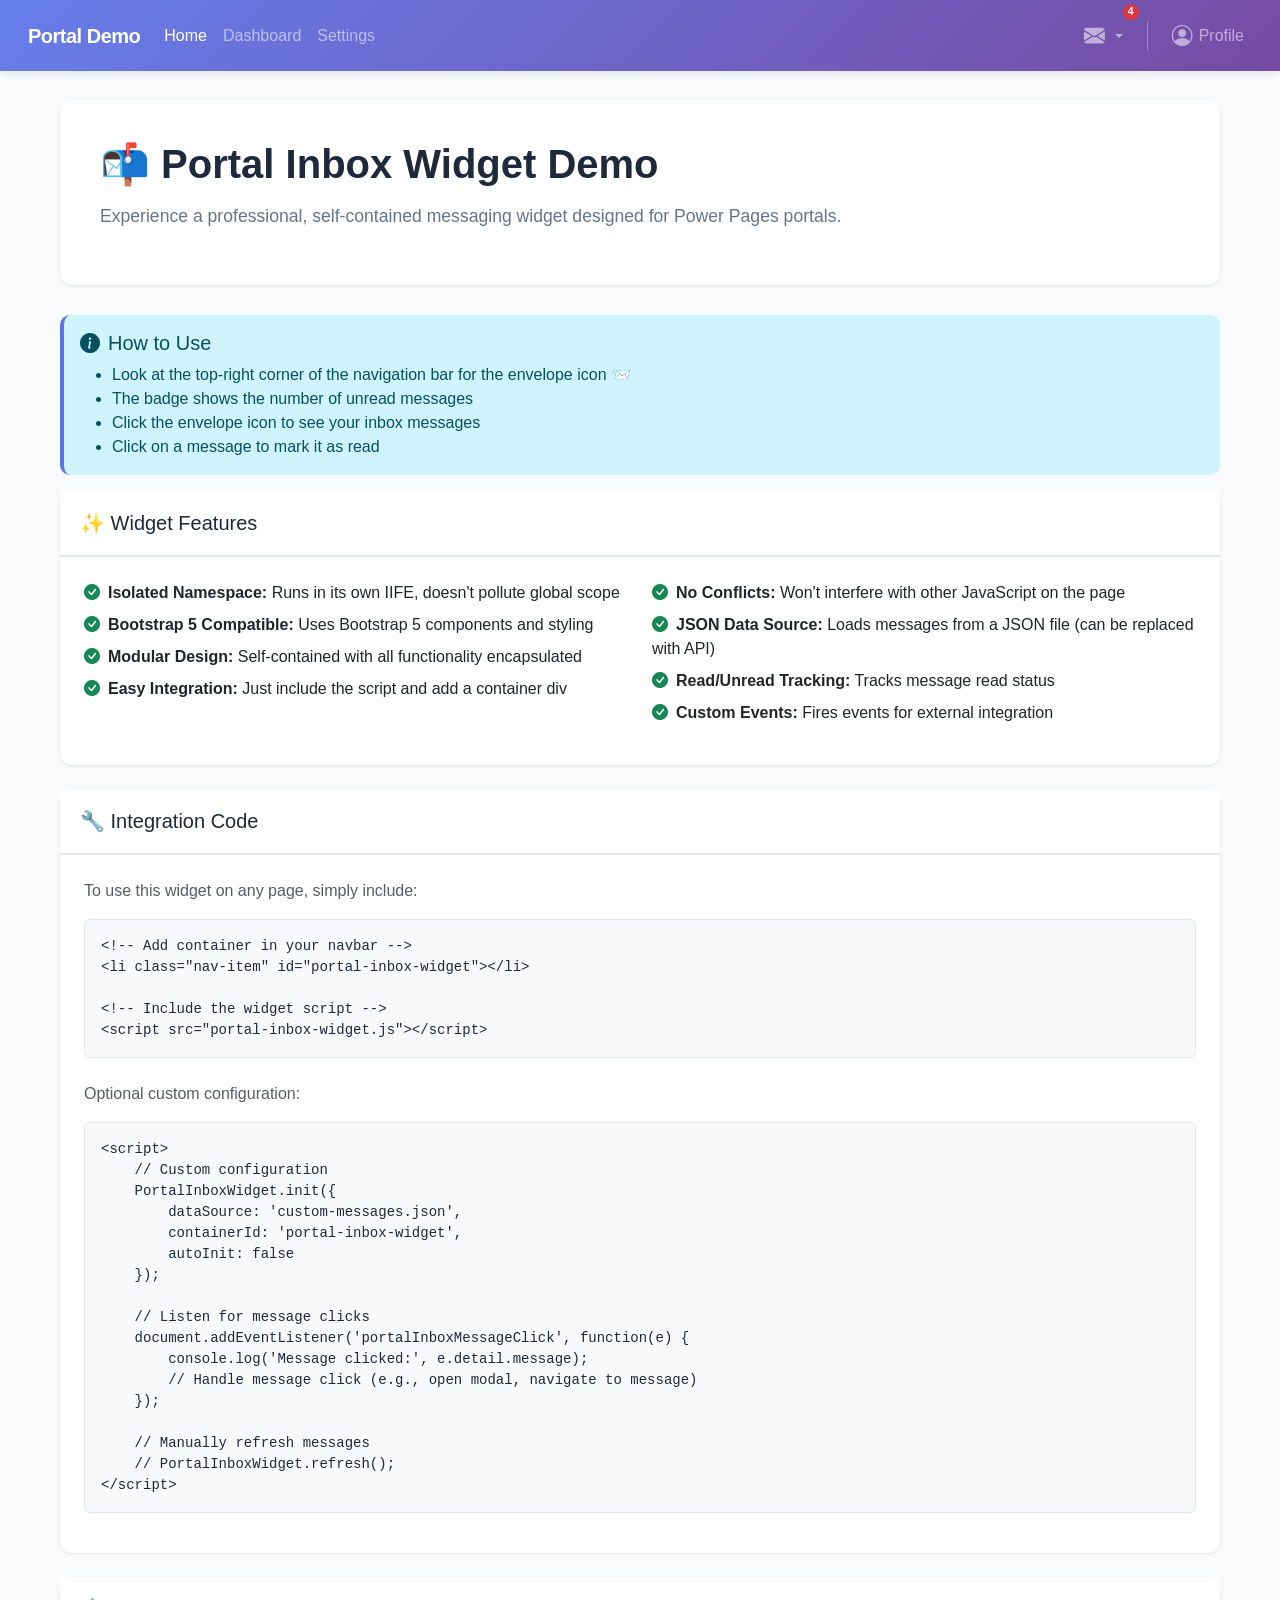
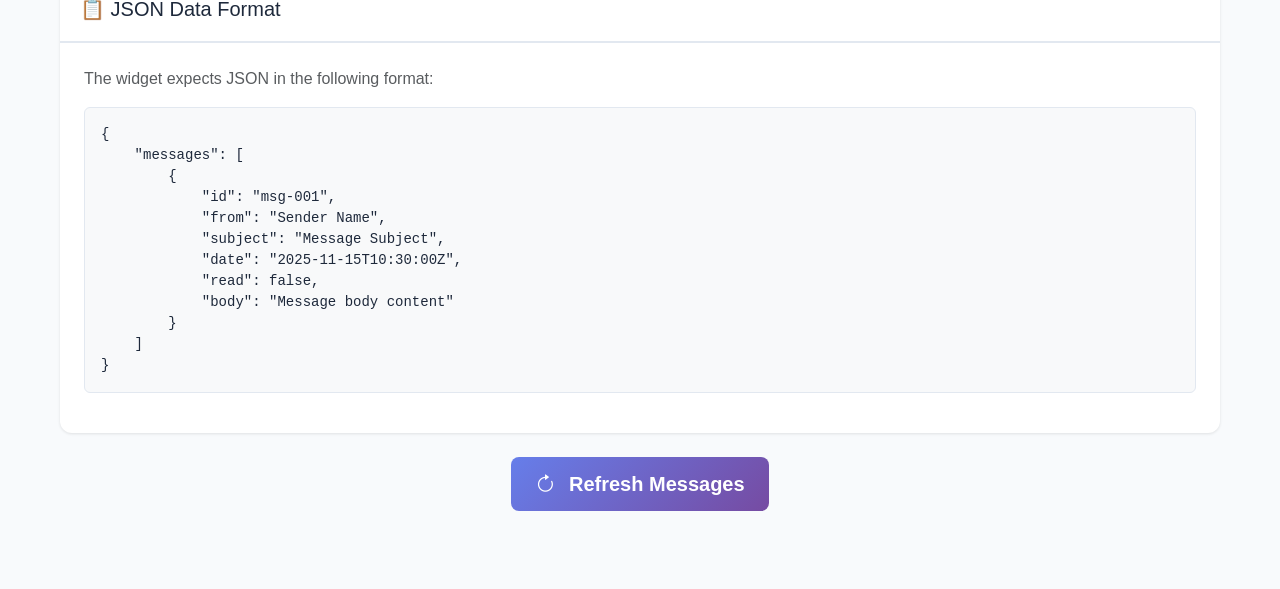
==== portal-inbox-extention/index.html @ 8b803a69 "Initial commit: Portal Extensions solution with inbox extension" ====
<!DOCTYPE html>
<html lang="en">
<head>
    <meta charset="UTF-8">
    <meta name="viewport" content="width=device-width, initial-scale=1.0">
    <title>Portal Inbox Widget - Demo</title>
    
    <!-- Bootstrap 5 CSS -->
    <link href="https://cdn.jsdelivr.net/npm/bootstrap@5.3.2/dist/css/bootstrap.min.css" rel="stylesheet">
    
    <!-- Bootstrap Icons -->
    <link rel="stylesheet" href="https://cdn.jsdelivr.net/npm/bootstrap-icons@1.11.1/font/bootstrap-icons.css">
    
    <style>
        :root {
            --primary-color: #5b73e8;
            --secondary-color: #4a5568;
            --success-color: #10b981;
            --danger-color: #ef4444;
            --light-bg: #f8fafc;
            --border-color: #e2e8f0;
            --text-muted: #64748b;
        }

        body {
            padding-top: 70px;
            background-color: var(--light-bg);
            font-family: -apple-system, BlinkMacSystemFont, 'Segoe UI', Roboto, 'Helvetica Neue', Arial, sans-serif;
        }

        /* Navbar Styling */
        .navbar {
            box-shadow: 0 2px 8px rgba(0, 0, 0, 0.1);
            background: linear-gradient(135deg, #667eea 0%, #764ba2 100%) !important;
            padding: 0.75rem 1rem;
        }

        .navbar-brand {
            font-weight: 600;
            font-size: 1.25rem;
            letter-spacing: -0.5px;
        }

        /* Navbar Separator */
        .navbar-divider {
            width: 1px;
            height: 30px;
            background-color: rgba(255, 255, 255, 0.3);
            margin: 0 1rem;
        }

        /* Demo Content */
        .demo-content {
            max-width: 1200px;
            margin: 0 auto;
            padding: 30px 20px;
        }

        .hero-section {
            background: white;
            border-radius: 12px;
            padding: 40px;
            margin-bottom: 30px;
            box-shadow: 0 1px 3px rgba(0, 0, 0, 0.1);
        }

        .hero-section h1 {
            color: #1e293b;
            font-weight: 700;
            margin-bottom: 15px;
        }

        .hero-section .lead {
            color: var(--text-muted);
            font-size: 1.1rem;
        }

        /* Card Styling */
        .card {
            border: none;
            border-radius: 12px;
            box-shadow: 0 1px 3px rgba(0, 0, 0, 0.1);
            margin-bottom: 24px;
            transition: transform 0.2s, box-shadow 0.2s;
        }

        .card:hover {
            transform: translateY(-2px);
            box-shadow: 0 4px 12px rgba(0, 0, 0, 0.15);
        }

        .card-header {
            background-color: white;
            border-bottom: 2px solid var(--border-color);
            padding: 20px;
            font-weight: 600;
            color: #1e293b;
        }

        .card-body {
            padding: 24px;
        }

        /* Alert Styling */
        .alert {
            border: none;
            border-radius: 10px;
            border-left: 4px solid var(--primary-color);
        }

        /* Badge Styling */
        #portal-inbox-badge {
            font-size: 0.65rem;
            padding: 0.25em 0.5em;
            font-weight: 600;
        }

        /* Dropdown Menu Styling */
        .dropdown-menu {
            border: none;
            border-radius: 12px;
            box-shadow: 0 10px 40px rgba(0, 0, 0, 0.15);
            padding: 0;
            overflow: hidden;
            margin-top: 0.5rem !important;
        }

        .dropdown-header {
            background: linear-gradient(135deg, #667eea 0%, #764ba2 100%);
            color: white;
            font-weight: 700;
            font-size: 1rem;
            padding: 16px 20px;
            margin: 0;
            border-radius: 0;
        }

        .dropdown-divider {
            margin: 0;
            border-color: var(--border-color);
        }

        .dropdown-item {
            padding: 16px 20px;
            transition: background-color 0.15s;
            border-bottom: 1px solid var(--border-color);
        }

        .dropdown-item:last-child {
            border-bottom: none;
        }

        .dropdown-item:hover {
            background-color: #f1f5f9;
        }

        .dropdown-item.fw-bold {
            background-color: #f8f9ff;
        }

        /* Message Item Styling */
        .message-from {
            color: #1e293b;
            font-weight: 600;
            font-size: 0.95rem;
        }

        .message-subject {
            color: var(--secondary-color);
            font-size: 0.9rem;
            line-height: 1.4;
        }

        .message-time {
            color: var(--text-muted);
            font-size: 0.8rem;
        }

        .badge.bg-primary {
            background-color: var(--primary-color) !important;
            font-size: 0.7rem;
            padding: 0.25em 0.6em;
            font-weight: 600;
        }

        /* Nav Link Icons */
        .nav-link {
            display: flex;
            align-items: center;
            gap: 6px;
            transition: opacity 0.2s;
            cursor: pointer;
        }

        .nav-link:hover {
            opacity: 0.8;
        }

        .nav-link i {
            font-size: 1.3rem;
        }

        /* Dropdown toggle cursor */
        .dropdown-toggle {
            cursor: pointer;
        }

        /* Button Styling */
        .btn-primary {
            background: linear-gradient(135deg, #667eea 0%, #764ba2 100%);
            border: none;
            padding: 12px 24px;
            font-weight: 600;
            border-radius: 8px;
            transition: transform 0.2s, box-shadow 0.2s;
        }

        .btn-primary:hover {
            transform: translateY(-2px);
            box-shadow: 0 4px 12px rgba(102, 126, 234, 0.4);
            background: linear-gradient(135deg, #5563d1 0%, #673d8f 100%);
        }

        /* Code Block Styling */
        pre {
            border-radius: 8px;
            border: 1px solid var(--border-color);
        }

        pre code {
            color: #1e293b;
            font-size: 0.875rem;
        }

        /* Responsive */
        @media (max-width: 768px) {
            .hero-section {
                padding: 24px;
            }
            
            .navbar-divider {
                display: none;
            }
        }

        /* Empty State */
        .dropdown-item-text {
            padding: 20px;
            text-align: center;
        }

        /* Toggle View Button */
        #portal-toggle-view {
            transition: background-color 0.2s;
        }

        #portal-toggle-view:hover {
            background-color: #f8f9ff !important;
        }

        /* Avatar placeholder for messages */
        .message-avatar {
            width: 40px;
            height: 40px;
            border-radius: 50%;
            background: linear-gradient(135deg, #667eea 0%, #764ba2 100%);
            display: inline-flex;
            align-items: center;
            justify-content: center;
            color: white;
            font-weight: 600;
            margin-right: 12px;
            flex-shrink: 0;
        }

        /* Modal Styling */
        .modal-content {
            border: none;
            border-radius: 12px;
            box-shadow: 0 10px 40px rgba(0, 0, 0, 0.2);
        }

        .modal-header {
            background: linear-gradient(135deg, #667eea 0%, #764ba2 100%);
            color: white;
            border-radius: 12px 12px 0 0;
            padding: 1.25rem 1.5rem;
        }

        .modal-header .btn-close {
            filter: brightness(0) invert(1);
            opacity: 0.8;
        }

        .modal-header .btn-close:hover {
            opacity: 1;
        }

        .modal-title {
            font-weight: 600;
            font-size: 1.1rem;
        }

        .modal-body {
            padding: 1.5rem;
            max-height: 70vh;
            overflow-y: auto;
        }

        .modal-footer {
            border-top: 1px solid var(--border-color);
            padding: 1rem 1.5rem;
        }

        /* Message Modal Specific */
        .message-header {
            padding-bottom: 1rem;
            border-bottom: 1px solid var(--border-color);
        }

        .message-body {
            padding: 1rem 0;
            line-height: 1.6;
            color: var(--secondary-color);
        }

        .message-body a {
            color: var(--primary-color);
            text-decoration: none;
            font-weight: 500;
            border-bottom: 1px solid transparent;
            transition: border-bottom-color 0.2s;
            cursor: pointer;
        }

        .message-body a:hover {
            border-bottom-color: var(--primary-color);
        }

        /* Reply Section */
        .reply-compose {
            background-color: #f8f9ff;
            padding: 1.25rem;
            border-radius: 8px;
            border: 2px solid var(--primary-color);
        }

        #portalReplyText {
            border: 1px solid var(--border-color);
            border-radius: 6px;
            font-size: 0.95rem;
            resize: vertical;
        }

        #portalReplyText:focus {
            border-color: var(--primary-color);
            box-shadow: 0 0 0 0.2rem rgba(102, 126, 234, 0.25);
        }
    </style>
</head>
<body>
    <!-- Navigation Bar -->
    <nav class="navbar navbar-expand-lg navbar-dark bg-dark fixed-top">
        <div class="container-fluid">
            <a class="navbar-brand" href="#">Portal Demo</a>
            <button class="navbar-toggler" type="button" data-bs-toggle="collapse" data-bs-target="#navbarNav" aria-controls="navbarNav" aria-expanded="false" aria-label="Toggle navigation">
                <span class="navbar-toggler-icon"></span>
            </button>
            <div class="collapse navbar-collapse" id="navbarNav">
                <ul class="navbar-nav me-auto">
                    <li class="nav-item">
                        <a class="nav-link active" href="#">Home</a>
                    </li>
                    <li class="nav-item">
                        <a class="nav-link" href="#">Dashboard</a>
                    </li>
                    <li class="nav-item">
                        <a class="nav-link" href="#">Settings</a>
                    </li>
                </ul>
                
                <!-- Portal Inbox Widget Container -->
                <ul class="navbar-nav ms-auto align-items-center">
                    <li class="nav-item" id="portal-inbox-widget">
                        <!-- Widget will be injected here -->
                    </li>
                    <li class="navbar-divider"></li>
                    <li class="nav-item">
                        <a class="nav-link" href="#">
                            <i class="bi bi-person-circle"></i>
                            <span class="d-none d-md-inline">Profile</span>
                        </a>
                    </li>
                </ul>
            </div>
        </div>
    </nav>

    <!-- Main Content -->
    <div class="demo-content">
        <div class="hero-section">
            <h1>📬 Portal Inbox Widget Demo</h1>
            <p class="lead">Experience a professional, self-contained messaging widget designed for Power Pages portals.</p>
        </div>
        
        <div class="alert alert-info">
            <h5><i class="bi bi-info-circle-fill me-2"></i>How to Use</h5>
            <ul class="mb-0">
                <li>Look at the top-right corner of the navigation bar for the envelope icon 📨</li>
                <li>The badge shows the number of unread messages</li>
                <li>Click the envelope icon to see your inbox messages</li>
                <li>Click on a message to mark it as read</li>
            </ul>
        </div>

        <div class="card">
            <div class="card-header">
                <h5 class="mb-0">✨ Widget Features</h5>
            </div>
            <div class="card-body">
                <div class="row">
                    <div class="col-md-6">
                        <ul class="list-unstyled">
                            <li class="mb-2"><i class="bi bi-check-circle-fill text-success me-2"></i><strong>Isolated Namespace:</strong> Runs in its own IIFE, doesn't pollute global scope</li>
                            <li class="mb-2"><i class="bi bi-check-circle-fill text-success me-2"></i><strong>Bootstrap 5 Compatible:</strong> Uses Bootstrap 5 components and styling</li>
                            <li class="mb-2"><i class="bi bi-check-circle-fill text-success me-2"></i><strong>Modular Design:</strong> Self-contained with all functionality encapsulated</li>
                            <li class="mb-2"><i class="bi bi-check-circle-fill text-success me-2"></i><strong>Easy Integration:</strong> Just include the script and add a container div</li>
                        </ul>
                    </div>
                    <div class="col-md-6">
                        <ul class="list-unstyled">
                            <li class="mb-2"><i class="bi bi-check-circle-fill text-success me-2"></i><strong>No Conflicts:</strong> Won't interfere with other JavaScript on the page</li>
                            <li class="mb-2"><i class="bi bi-check-circle-fill text-success me-2"></i><strong>JSON Data Source:</strong> Loads messages from a JSON file (can be replaced with API)</li>
                            <li class="mb-2"><i class="bi bi-check-circle-fill text-success me-2"></i><strong>Read/Unread Tracking:</strong> Tracks message read status</li>
                            <li class="mb-2"><i class="bi bi-check-circle-fill text-success me-2"></i><strong>Custom Events:</strong> Fires events for external integration</li>
                        </ul>
                    </div>
                </div>
            </div>
        </div>

        <div class="card">
            <div class="card-header">
                <h5 class="mb-0">🔧 Integration Code</h5>
            </div>
            <div class="card-body">
                <p class="text-muted">To use this widget on any page, simply include:</p>
                <pre class="bg-light p-3 rounded"><code>&lt;!-- Add container in your navbar --&gt;
&lt;li class="nav-item" id="portal-inbox-widget"&gt;&lt;/li&gt;

&lt;!-- Include the widget script --&gt;
&lt;script src="portal-inbox-widget.js"&gt;&lt;/script&gt;</code></pre>
                
                <p class="mt-4 text-muted">Optional custom configuration:</p>
                <pre class="bg-light p-3 rounded"><code>&lt;script&gt;
    // Custom configuration
    PortalInboxWidget.init({
        dataSource: 'custom-messages.json',
        containerId: 'portal-inbox-widget',
        autoInit: false
    });

    // Listen for message clicks
    document.addEventListener('portalInboxMessageClick', function(e) {
        console.log('Message clicked:', e.detail.message);
        // Handle message click (e.g., open modal, navigate to message)
    });

    // Manually refresh messages
    // PortalInboxWidget.refresh();
&lt;/script&gt;</code></pre>
            </div>
        </div>

        <div class="card">
            <div class="card-header">
                <h5 class="mb-0">📋 JSON Data Format</h5>
            </div>
            <div class="card-body">
                <p class="text-muted">The widget expects JSON in the following format:</p>
                <pre class="bg-light p-3 rounded"><code>{
    "messages": [
        {
            "id": "msg-001",
            "from": "Sender Name",
            "subject": "Message Subject",
            "date": "2025-11-15T10:30:00Z",
            "read": false,
            "body": "Message body content"
        }
    ]
}</code></pre>
            </div>
        </div>

        <div class="text-center mt-4 mb-5">
            <button class="btn btn-primary btn-lg" onclick="PortalInboxWidget.refresh()">
                <i class="bi bi-arrow-clockwise me-2"></i> Refresh Messages
            </button>
        </div>
    </div>

    <!-- Bootstrap 5 JS Bundle -->
    <script src="https://cdn.jsdelivr.net/npm/bootstrap@5.3.2/dist/js/bootstrap.bundle.min.js"></script>
    
    <!-- Portal Inbox Widget -->
    <script src="portal-inbox-widget.js"></script>
    
    <!-- Demo event listener -->
    <script>
        // Listen for message click events
        document.addEventListener('portalInboxMessageClick', function(e) {
            console.log('Message clicked:', e.detail.message);
            // You can add custom handling here, such as:
            // - Opening a modal with full message content
            // - Navigating to a message detail page
            // - Making an API call to mark as read on the server
        });

        // Listen for reply sent events
        document.addEventListener('portalInboxReplySent', function(e) {
            console.log('Reply sent:', e.detail);
            // You can add custom handling here, such as:
            // - Making an API call to send the reply to the server
            // - Updating the UI to show the reply was sent
            // - Adding the reply to a conversation thread
            console.log('Original Message ID:', e.detail.originalMessage.id);
            console.log('Reply Text:', e.detail.replyText);
            console.log('Timestamp:', e.detail.timestamp);
        });
    </script>
</body>
</html>
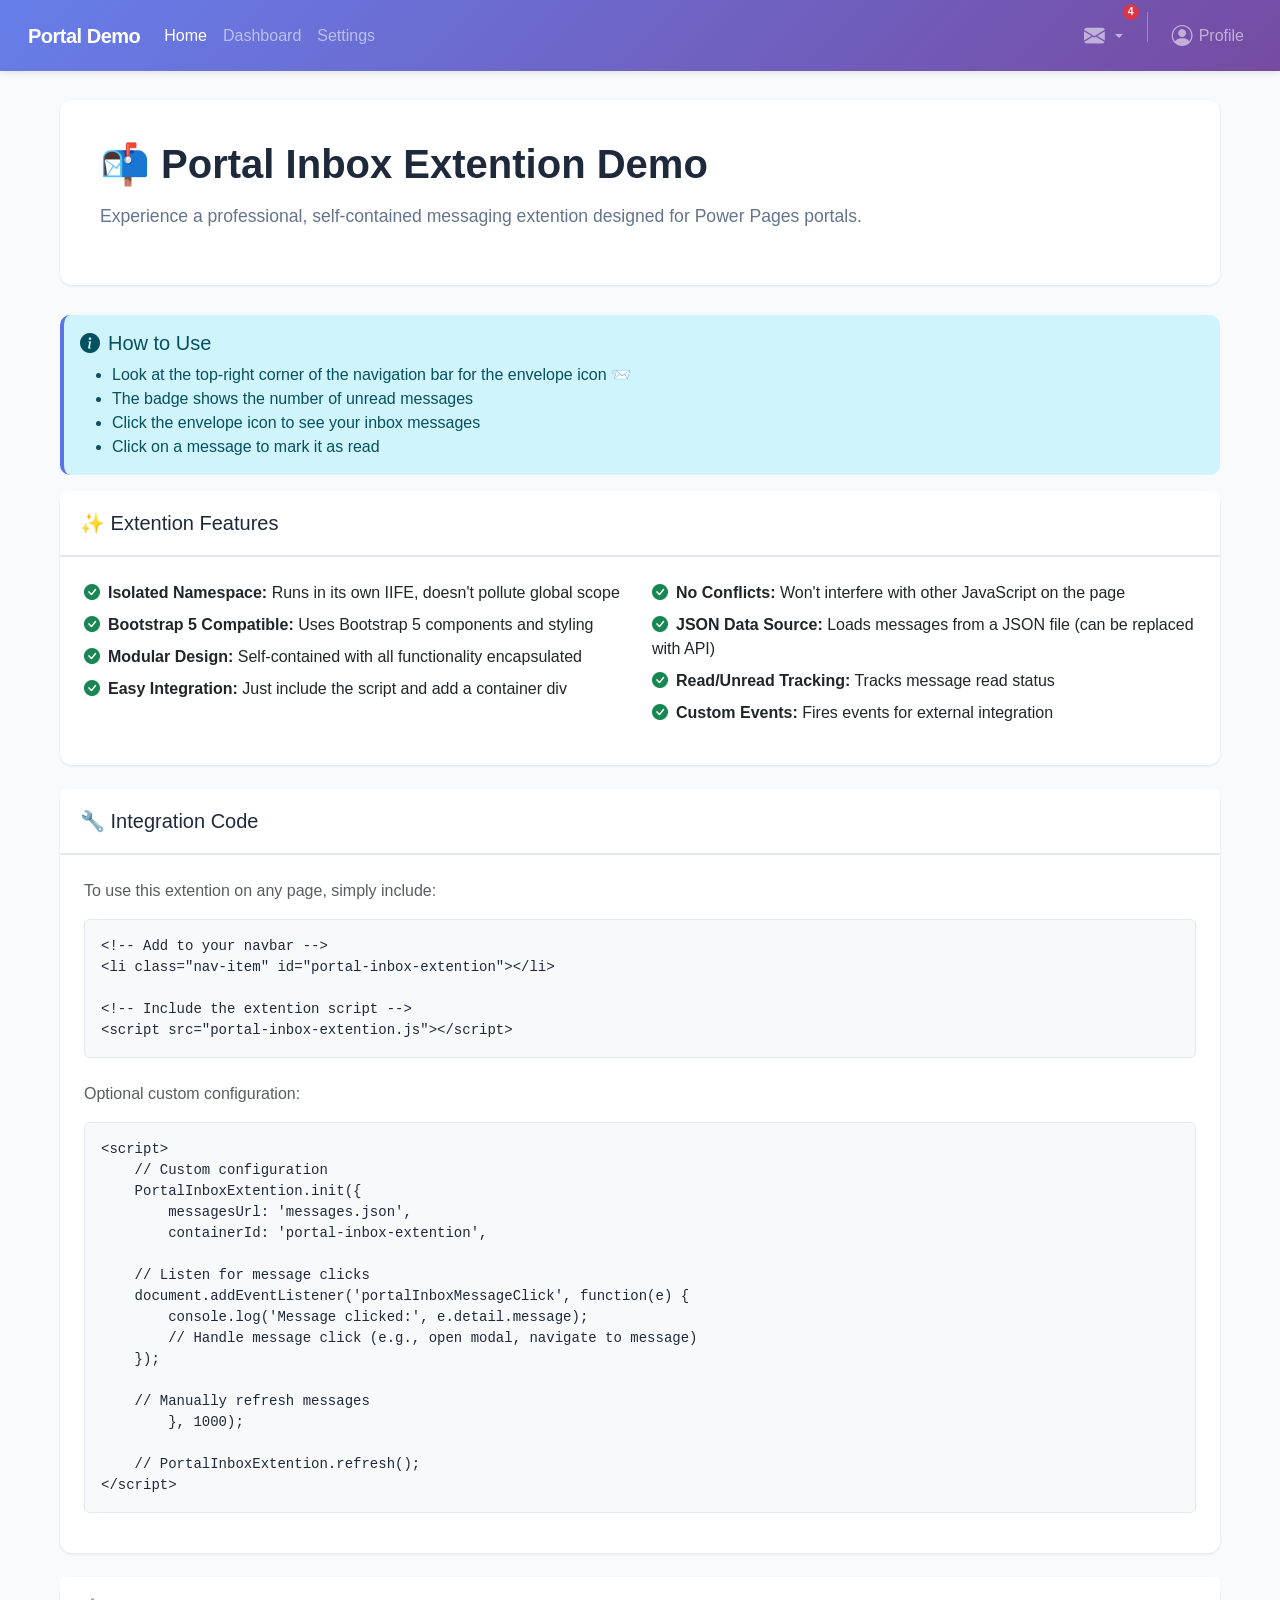
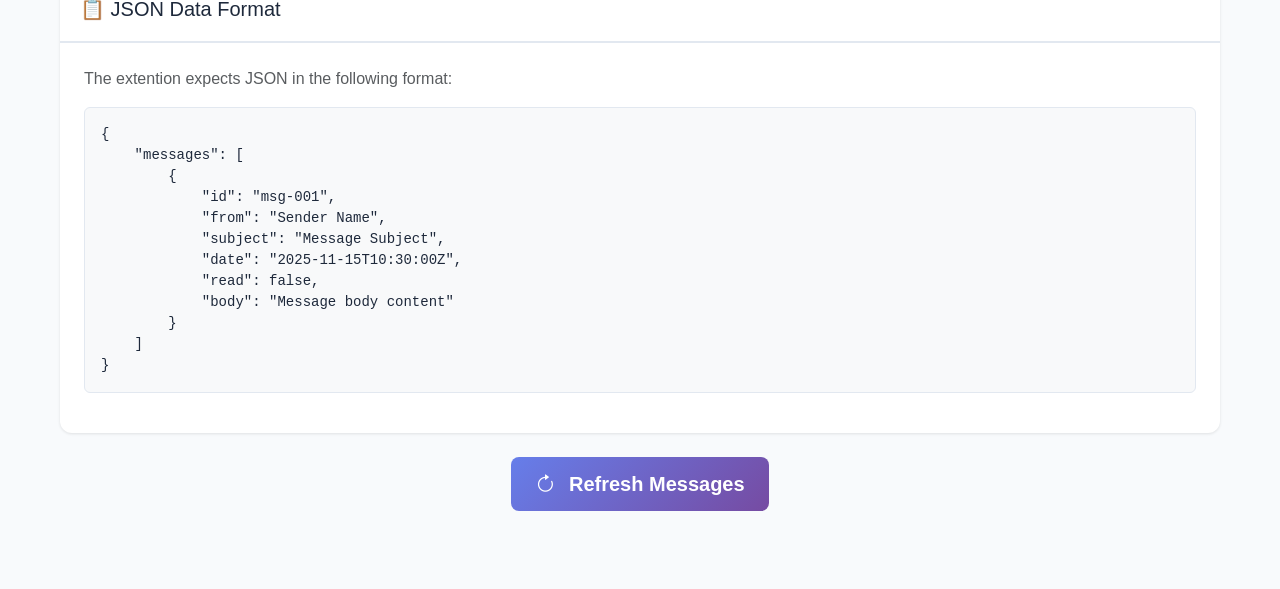
==== commit be65162b: "Refactor: Replace 'widget/Widget' references with 'extention/Extention' throughout project" ====
--- a/portal-inbox-extention/index.html
+++ b/portal-inbox-extention/index.html
@@ -3,7 +3,7 @@
 <head>
     <meta charset="UTF-8">
     <meta name="viewport" content="width=device-width, initial-scale=1.0">
-    <title>Portal Inbox Widget - Demo</title>
+    <title>Portal Inbox Extention - Demo</title>
     
     <!-- Bootstrap 5 CSS -->
     <link href="https://cdn.jsdelivr.net/npm/bootstrap@5.3.2/dist/css/bootstrap.min.css" rel="stylesheet">
@@ -379,11 +379,10 @@
                     </li>
                 </ul>
                 
-                <!-- Portal Inbox Widget Container -->
-                <ul class="navbar-nav ms-auto align-items-center">
-                    <li class="nav-item" id="portal-inbox-widget">
-                        <!-- Widget will be injected here -->
-                    </li>
+                                <!-- Portal Inbox Extention Container -->
+                <ul class="navbar-nav ms-auto">
+                    <li class="nav-item" id="portal-inbox-extention">
+                        <!-- Extention will be injected here -->
                     <li class="navbar-divider"></li>
                     <li class="nav-item">
                         <a class="nav-link" href="#">
@@ -399,8 +398,8 @@
     <!-- Main Content -->
     <div class="demo-content">
         <div class="hero-section">
-            <h1>📬 Portal Inbox Widget Demo</h1>
-            <p class="lead">Experience a professional, self-contained messaging widget designed for Power Pages portals.</p>
+            <h1>📬 Portal Inbox Extention Demo</h1>
+            <p class="lead">Experience a professional, self-contained messaging extention designed for Power Pages portals.</p>
         </div>
         
         <div class="alert alert-info">
@@ -415,7 +414,7 @@
 
         <div class="card">
             <div class="card-header">
-                <h5 class="mb-0">✨ Widget Features</h5>
+                <h5 class="mb-0">✨ Extention Features</h5>
             </div>
             <div class="card-body">
                 <div class="row">
@@ -444,21 +443,19 @@
                 <h5 class="mb-0">🔧 Integration Code</h5>
             </div>
             <div class="card-body">
-                <p class="text-muted">To use this widget on any page, simply include:</p>
-                <pre class="bg-light p-3 rounded"><code>&lt;!-- Add container in your navbar --&gt;
-&lt;li class="nav-item" id="portal-inbox-widget"&gt;&lt;/li&gt;
-
-&lt;!-- Include the widget script --&gt;
-&lt;script src="portal-inbox-widget.js"&gt;&lt;/script&gt;</code></pre>
+                <p class="text-muted">To use this extention on any page, simply include:</p>
+                <pre class="bg-light p-3 rounded"><code>&lt;!-- Add to your navbar --&gt;
+&lt;li class="nav-item" id="portal-inbox-extention"&gt;&lt;/li&gt;
+
+&lt;!-- Include the extention script --&gt;
+&lt;script src="portal-inbox-extention.js"&gt;&lt;/script&gt;</code></pre>
                 
                 <p class="mt-4 text-muted">Optional custom configuration:</p>
                 <pre class="bg-light p-3 rounded"><code>&lt;script&gt;
     // Custom configuration
-    PortalInboxWidget.init({
-        dataSource: 'custom-messages.json',
-        containerId: 'portal-inbox-widget',
-        autoInit: false
-    });
+    PortalInboxExtention.init({
+        messagesUrl: 'messages.json',
+        containerId: 'portal-inbox-extention',
 
     // Listen for message clicks
     document.addEventListener('portalInboxMessageClick', function(e) {
@@ -467,7 +464,9 @@
     });
 
     // Manually refresh messages
-    // PortalInboxWidget.refresh();
+        }, 1000);
+
+    // PortalInboxExtention.refresh();
 &lt;/script&gt;</code></pre>
             </div>
         </div>
@@ -477,7 +476,7 @@
                 <h5 class="mb-0">📋 JSON Data Format</h5>
             </div>
             <div class="card-body">
-                <p class="text-muted">The widget expects JSON in the following format:</p>
+                <p class="text-muted">The extention expects JSON in the following format:</p>
                 <pre class="bg-light p-3 rounded"><code>{
     "messages": [
         {
@@ -494,7 +493,7 @@
         </div>
 
         <div class="text-center mt-4 mb-5">
-            <button class="btn btn-primary btn-lg" onclick="PortalInboxWidget.refresh()">
+            <button class="btn btn-primary btn-lg" onclick="PortalInboxExtention.refresh()">
                 <i class="bi bi-arrow-clockwise me-2"></i> Refresh Messages
             </button>
         </div>
@@ -503,8 +502,8 @@
     <!-- Bootstrap 5 JS Bundle -->
     <script src="https://cdn.jsdelivr.net/npm/bootstrap@5.3.2/dist/js/bootstrap.bundle.min.js"></script>
     
-    <!-- Portal Inbox Widget -->
-    <script src="portal-inbox-widget.js"></script>
+    <!-- Portal Inbox Extention -->
+    <script src="portal-inbox-extention.js"></script>
     
     <!-- Demo event listener -->
     <script>
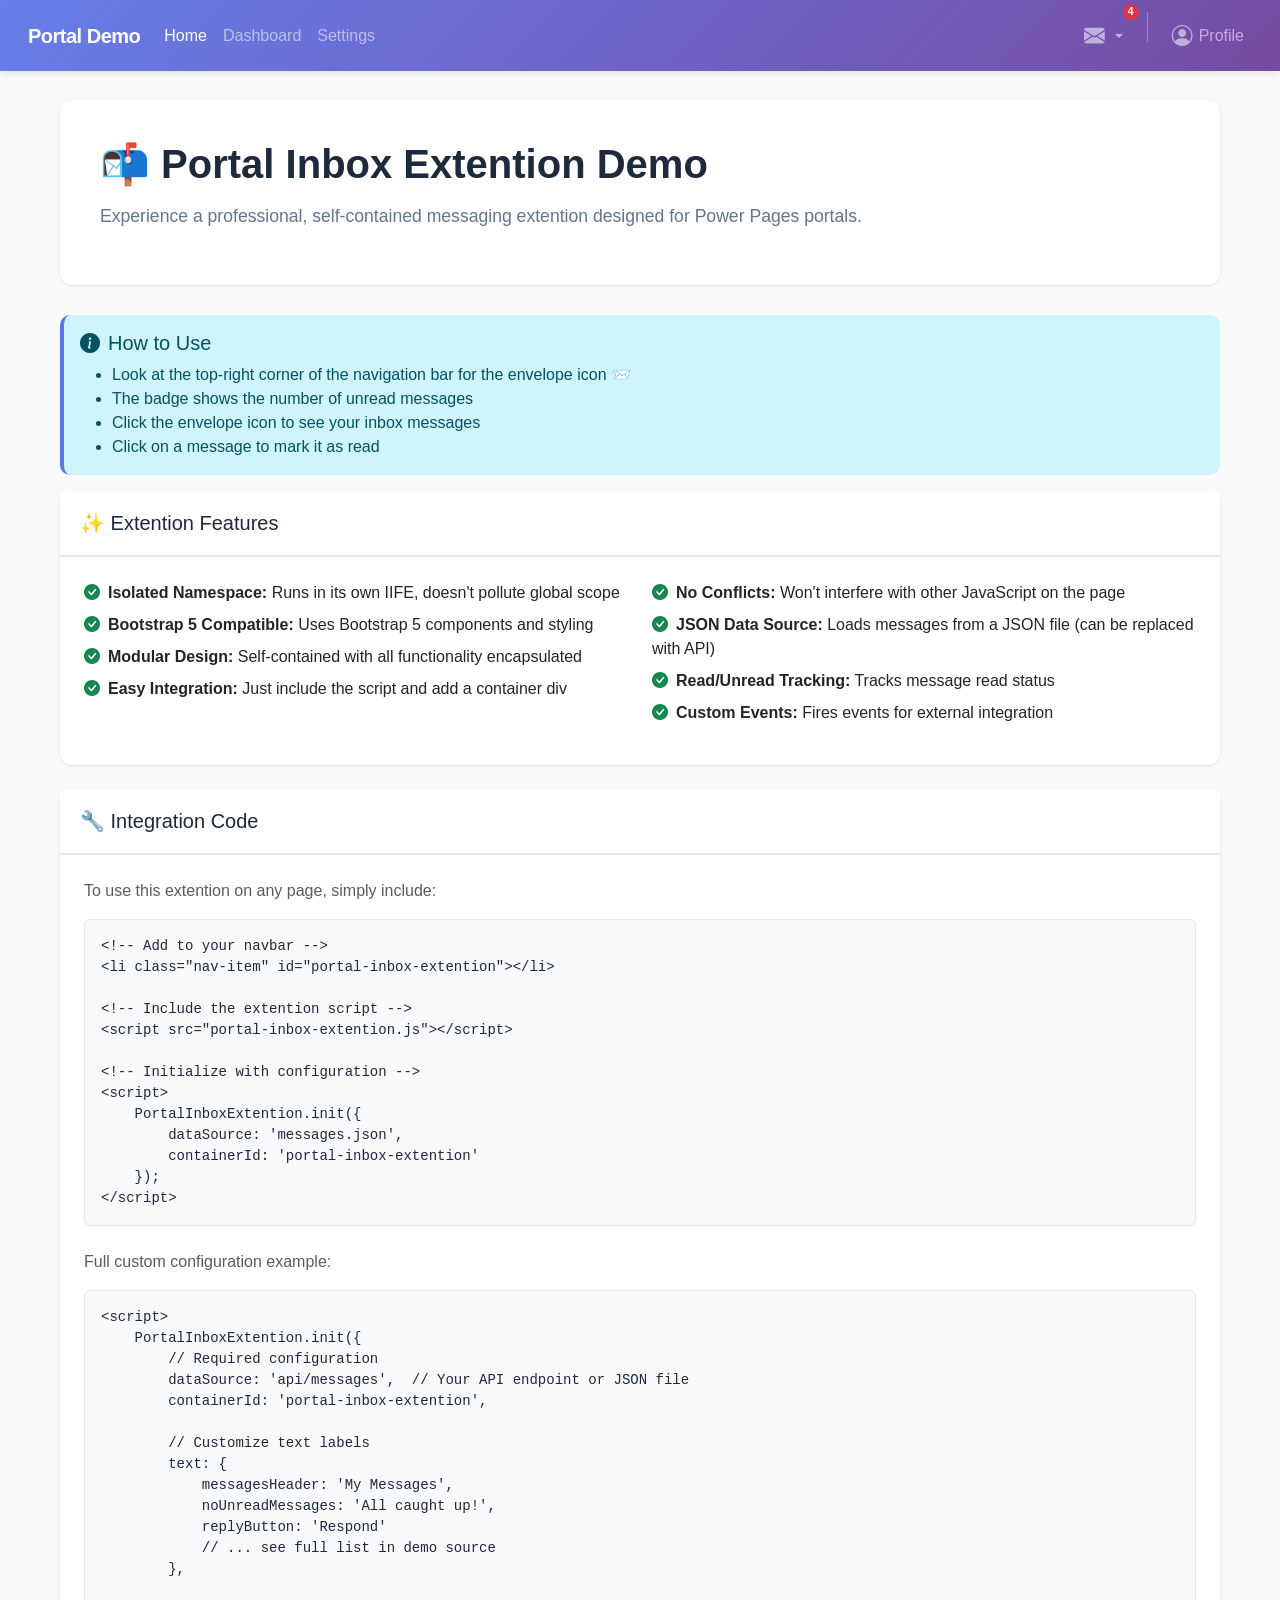
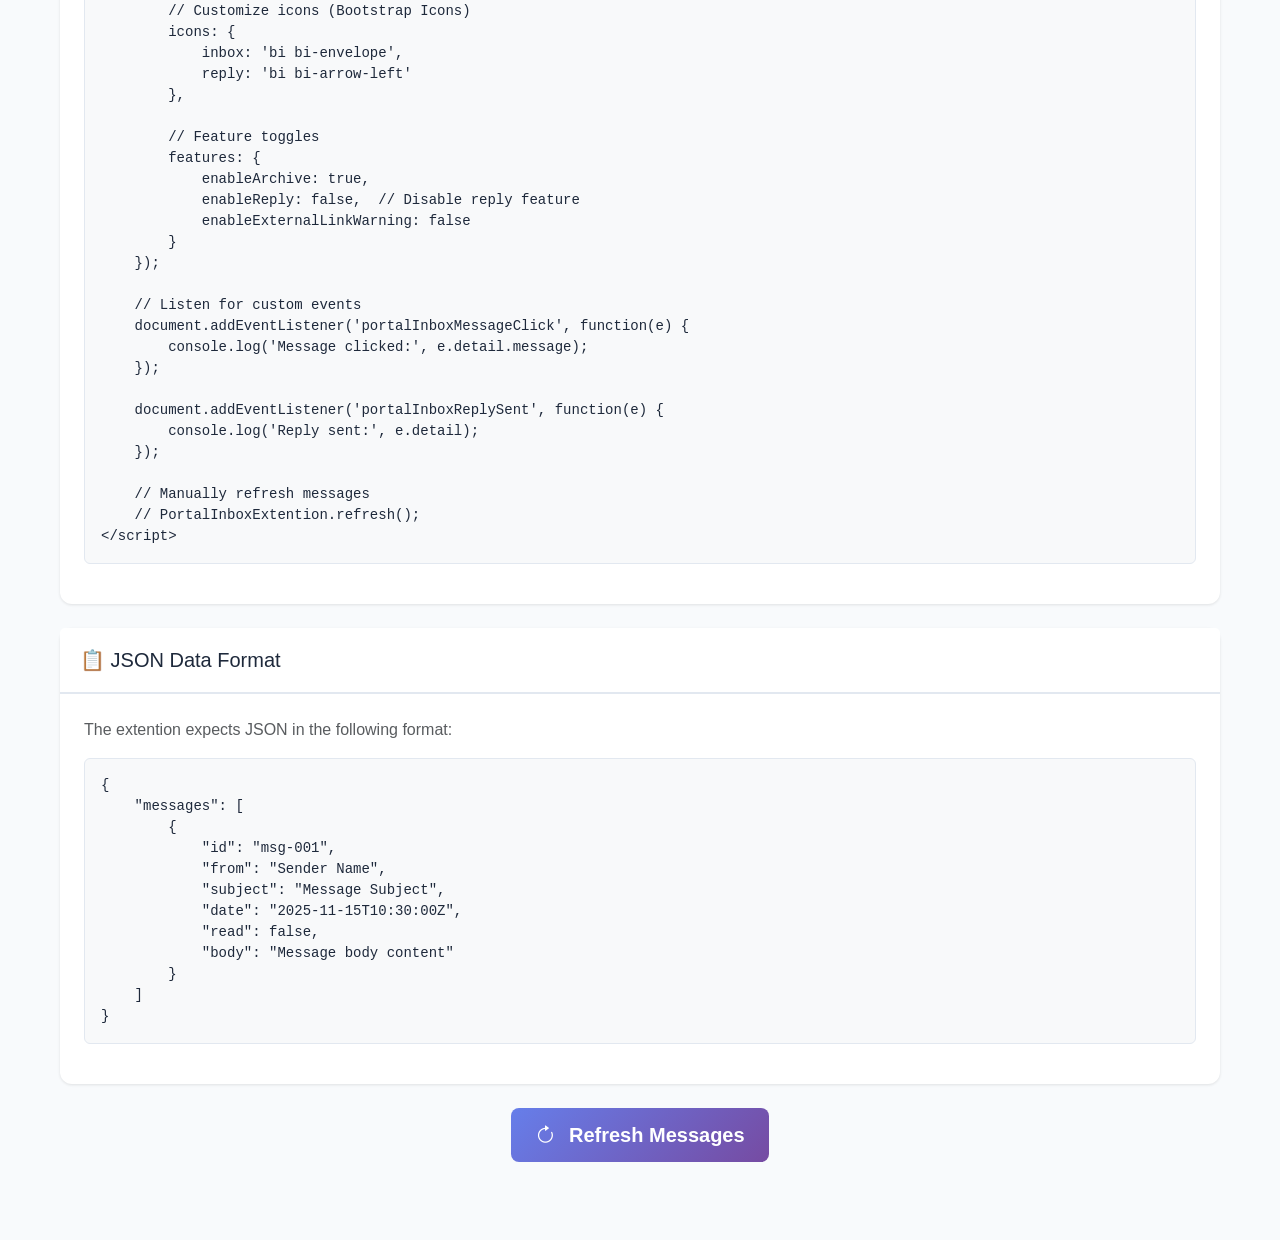
==== commit f7549cfa: "Refactor extension to use configuration-based initialization - Make portal-inbox-extention.js comple" ====
--- a/portal-inbox-extention/index.html
+++ b/portal-inbox-extention/index.html
@@ -448,24 +448,55 @@
 &lt;li class="nav-item" id="portal-inbox-extention"&gt;&lt;/li&gt;
 
 &lt;!-- Include the extention script --&gt;
-&lt;script src="portal-inbox-extention.js"&gt;&lt;/script&gt;</code></pre>
+&lt;script src="portal-inbox-extention.js"&gt;&lt;/script&gt;
+
+&lt;!-- Initialize with configuration --&gt;
+&lt;script&gt;
+    PortalInboxExtention.init({
+        dataSource: 'messages.json',
+        containerId: 'portal-inbox-extention'
+    });
+&lt;/script&gt;</code></pre>
                 
-                <p class="mt-4 text-muted">Optional custom configuration:</p>
+                <p class="mt-4 text-muted">Full custom configuration example:</p>
                 <pre class="bg-light p-3 rounded"><code>&lt;script&gt;
-    // Custom configuration
     PortalInboxExtention.init({
-        messagesUrl: 'messages.json',
+        // Required configuration
+        dataSource: 'api/messages',  // Your API endpoint or JSON file
         containerId: 'portal-inbox-extention',
-
-    // Listen for message clicks
+        
+        // Customize text labels
+        text: {
+            messagesHeader: 'My Messages',
+            noUnreadMessages: 'All caught up!',
+            replyButton: 'Respond'
+            // ... see full list in demo source
+        },
+        
+        // Customize icons (Bootstrap Icons)
+        icons: {
+            inbox: 'bi bi-envelope',
+            reply: 'bi bi-arrow-left'
+        },
+        
+        // Feature toggles
+        features: {
+            enableArchive: true,
+            enableReply: false,  // Disable reply feature
+            enableExternalLinkWarning: false
+        }
+    });
+    
+    // Listen for custom events
     document.addEventListener('portalInboxMessageClick', function(e) {
         console.log('Message clicked:', e.detail.message);
-        // Handle message click (e.g., open modal, navigate to message)
     });
-
+    
+    document.addEventListener('portalInboxReplySent', function(e) {
+        console.log('Reply sent:', e.detail);
+    });
+    
     // Manually refresh messages
-        }, 1000);
-
     // PortalInboxExtention.refresh();
 &lt;/script&gt;</code></pre>
             </div>
@@ -505,7 +536,75 @@
     <!-- Portal Inbox Extention -->
     <script src="portal-inbox-extention.js"></script>
     
-    <!-- Demo event listener -->
+    <!-- Initialize Portal Inbox Extension with Configuration -->
+    <script>
+        // Initialize the extension with all configuration
+        PortalInboxExtention.init({
+            // Required: Data source and container
+            dataSource: 'messages.json',
+            containerId: 'portal-inbox-extention',
+            
+            // Optional: Customize UI text (showing defaults, you can override any)
+            text: {
+                dropdownToggleIcon: 'bi bi-envelope-fill',
+                messagesHeader: 'Messages',
+                archivedHeader: 'Archived Messages',
+                unreadLabel: 'unread',
+                noUnreadMessages: 'No unread messages',
+                noArchivedMessages: 'No archived messages',
+                viewArchived: 'View Archived Messages',
+                viewUnread: 'View Unread Messages',
+                loadingMessages: 'Loading messages...',
+                failedToLoad: 'Failed to load messages',
+                modalTitle: 'Message',
+                closeButton: 'Close',
+                replyButton: 'Reply',
+                sendReplyButton: 'Send Reply',
+                cancelButton: 'Cancel',
+                replyPlaceholder: 'Type your reply here...',
+                replyLabel: 'Your Reply:',
+                originalMessageLabel: 'Original Message:',
+                toLabel: 'To: You',
+                newBadge: 'New',
+                justNow: 'Just now',
+                minuteAgo: 'minute ago',
+                minutesAgo: 'minutes ago',
+                hourAgo: 'hour ago',
+                hoursAgo: 'hours ago',
+                dayAgo: 'day ago',
+                daysAgo: 'days ago',
+                replyPrompt: 'Please enter a reply message.',
+                confirmSend: 'Are you sure you want to send this reply?',
+                replySent: 'Reply sent successfully!',
+                externalLinkWarning: 'You are about to leave this website and navigate to an external site.\n\nExternal Site: {domain}\n\nThis link is being provided for your convenience. We are not responsible for the content, privacy policies, or practices of external sites.\n\nDo you wish to continue?'
+            },
+            
+            // Optional: Customize icons (Bootstrap Icons classes)
+            icons: {
+                inbox: 'bi bi-inbox-fill',
+                archive: 'bi bi-archive-fill',
+                reply: 'bi bi-reply-fill',
+                send: 'bi bi-send-fill'
+            },
+            
+            // Optional: Customize styles
+            styles: {
+                dropdownMinWidth: '350px',
+                dropdownMaxHeight: '400px',
+                badgeDisplay: 'inline-block'
+            },
+            
+            // Optional: Feature flags
+            features: {
+                enableArchive: true,           // Show archive toggle
+                enableReply: true,             // Show reply button
+                enableExternalLinkWarning: true, // Warn before opening external links
+                allowHtmlInMessages: true      // Allow HTML (links) in message bodies
+            }
+        });
+    </script>
+    
+    <!-- Demo event listeners -->
     <script>
         // Listen for message click events
         document.addEventListener('portalInboxMessageClick', function(e) {
